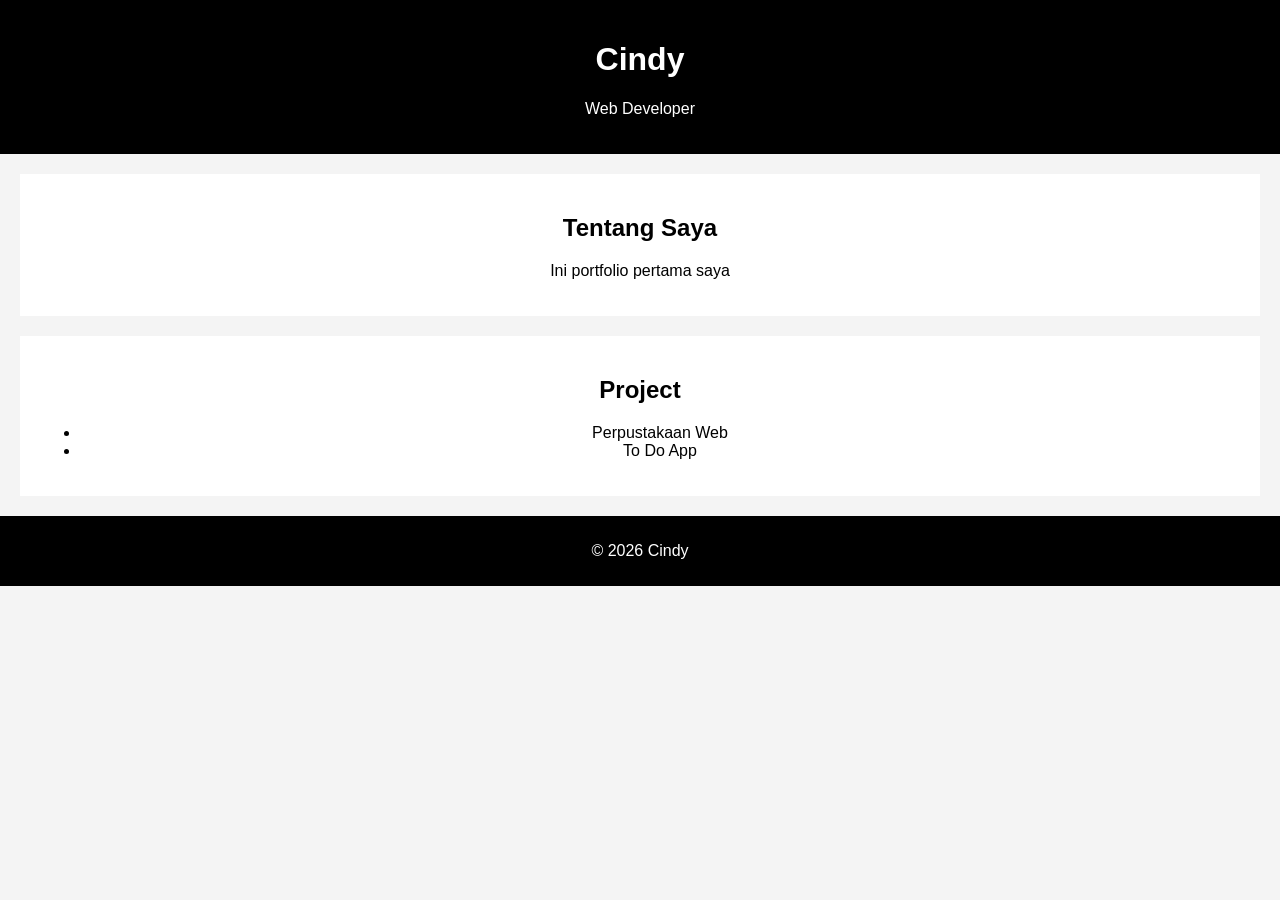
==== index.html @ 5ef59e0d "first portfolio" ====
<!DOCTYPE html>
<html lang="en">

<head>
    <meta charset="UTF-8">
    <meta name="viewport" content="width=device-width, initial-scale=1.0">
    <title>Portfolio Cindy</title>
    <link rel="stylesheet" href="style.css">
</head>

<body>
    <header>
        <h1>Cindy</h1>
        <p>Web Developer</p>
    </header>

    <section>
        <h2>Tentang Saya</h2>
        <p>Ini portfolio pertama saya</p>
    </section>

    <section>
        <h2>Project</h2>
        <ul>
            <li>Perpustakaan Web</li>
            <li>To Do App</li>
        </ul>
    </section>

    <footer>
        <p>© 2026 Cindy</p>
    </footer>

    <script src="script.js"></script>
</body>

</html>
---- style.css ----
body {
  font-family: Arial;
  margin: 0;
  text-align: center;
  background: #f4f4f4;
}

header {
  background: black;
  color: white;
  padding: 20px;
}

section {
  background: white;
  margin: 20px;
  padding: 20px;
}

footer {
  background: black;
  color: white;
  padding: 10px;
}
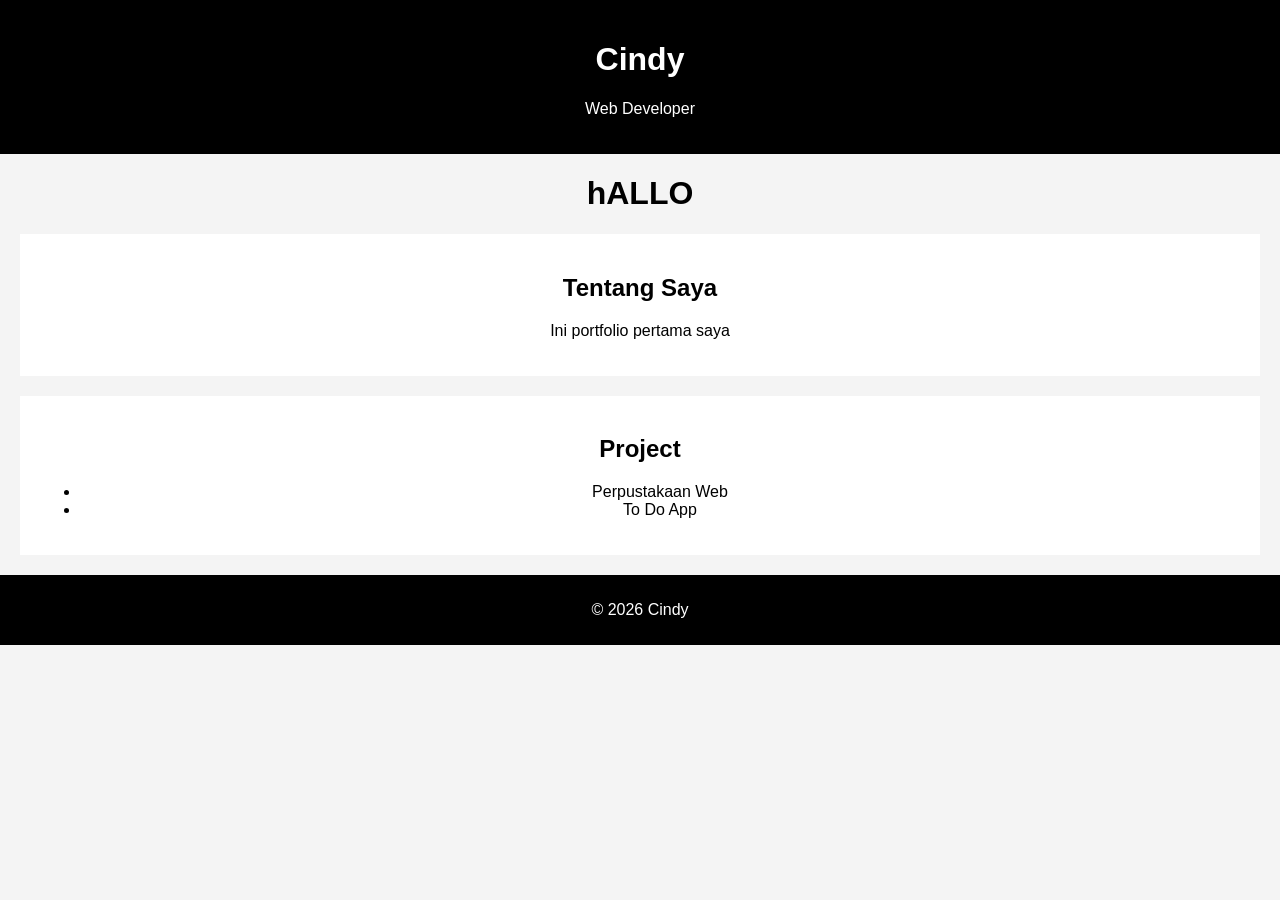
==== commit ea224aa7: "update portfolio" ====
--- a/index.html
+++ b/index.html
@@ -13,6 +13,8 @@
         <h1>Cindy</h1>
         <p>Web Developer</p>
     </header>
+
+    <h1>hALLO</h1>
 
     <section>
         <h2>Tentang Saya</h2>
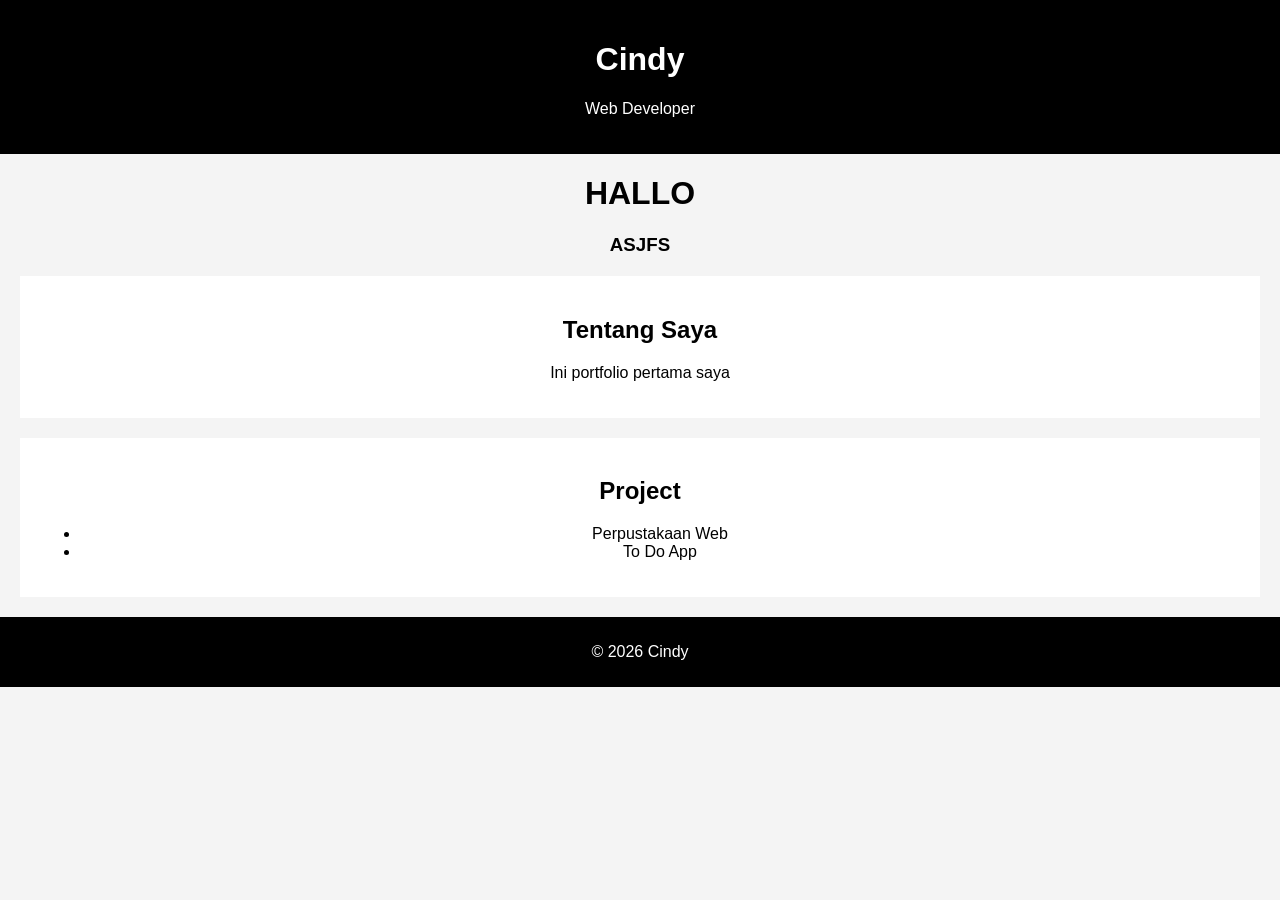
==== commit 75f9ca1a: "update portfolio" ====
--- a/index.html
+++ b/index.html
@@ -14,8 +14,8 @@
         <p>Web Developer</p>
     </header>
 
-    <h1>hALLO</h1>
-
+    <h1>HALLO</h1>
+<H3>ASJFS</H3>
     <section>
         <h2>Tentang Saya</h2>
         <p>Ini portfolio pertama saya</p>
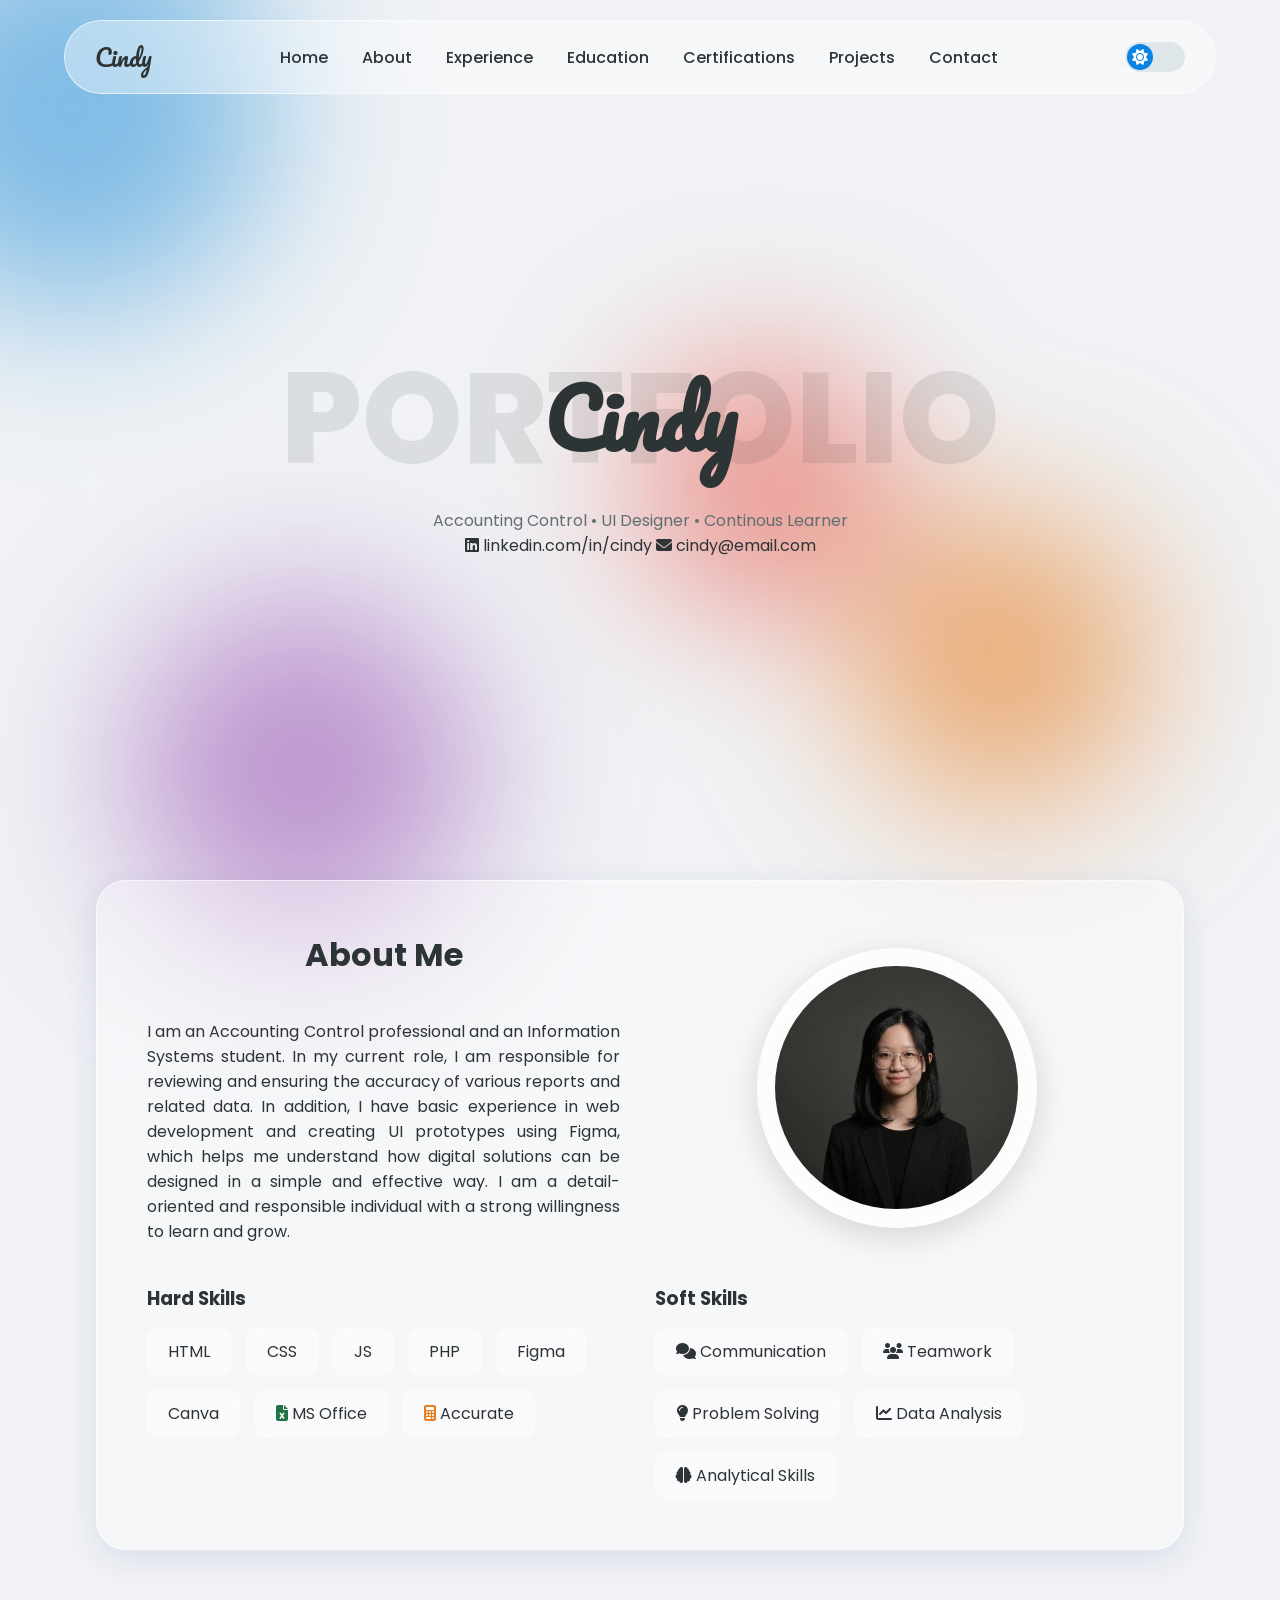
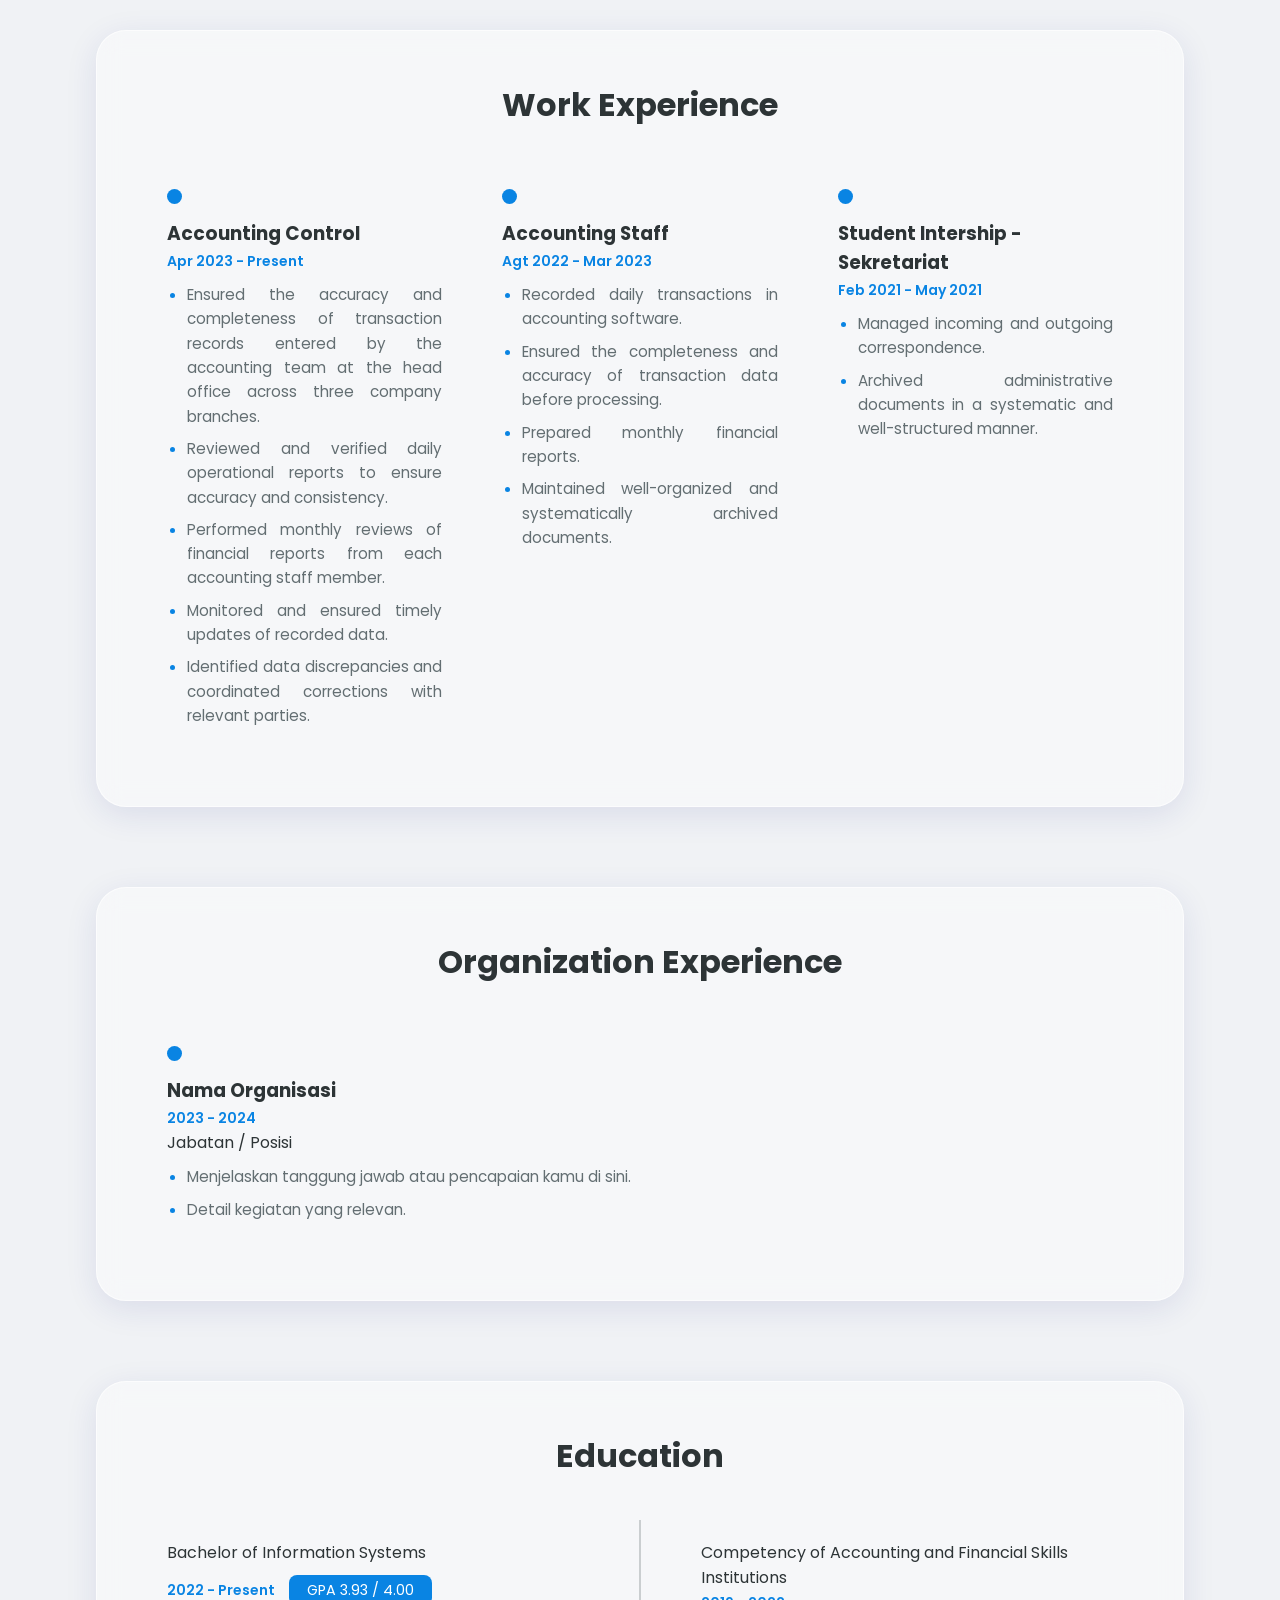
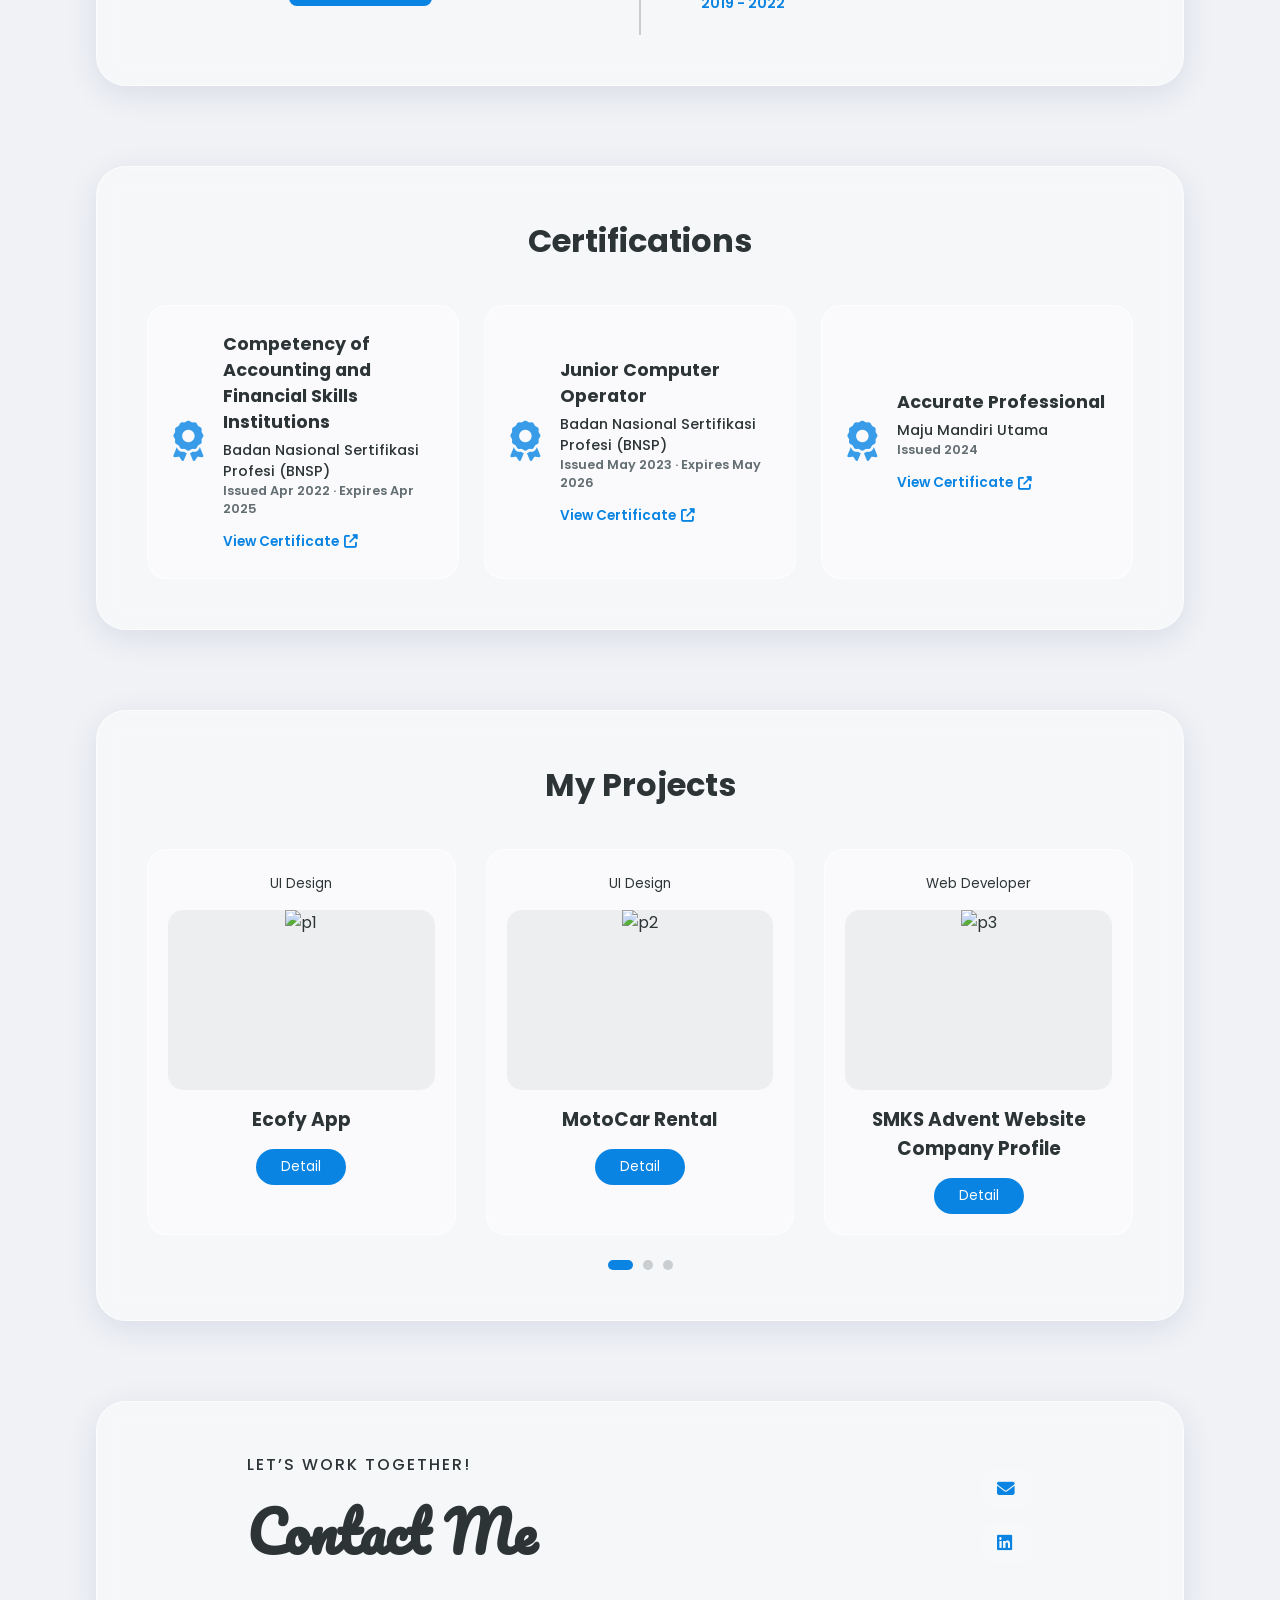
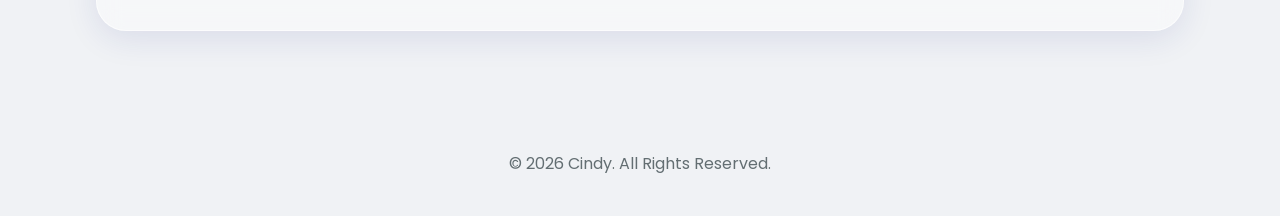
==== commit 7044315f: "update portfolio" ====
--- a/index.html
+++ b/index.html
@@ -1,39 +1,357 @@
 <!DOCTYPE html>
-<html lang="en">
+<html lang="en" data-theme="light">
 
 <head>
     <meta charset="UTF-8">
     <meta name="viewport" content="width=device-width, initial-scale=1.0">
-    <title>Portfolio Cindy</title>
+    <title>Cindy Portfolio</title>
+    <link href="https://fonts.googleapis.com/css2?family=Poppins:wght@300;500;600&family=Pacifico&display=swap"
+        rel="stylesheet">
+    <link rel="stylesheet" href="https://cdnjs.cloudflare.com/ajax/libs/font-awesome/6.5.0/css/all.min.css">
+    <link rel="stylesheet" href="https://cdn.jsdelivr.net/gh/devicons/devicon@latest/devicon.min.css">
     <link rel="stylesheet" href="style.css">
 </head>
 
 <body>
+
+    <!-- Animasi Background Blobs -->
+    <div class="bg-circles">
+        <div class="circle blue"></div>
+        <div class="circle orange"></div>
+        <div class="circle red"></div>
+        <div class="circle purple"></div>
+    </div>
+
     <header>
-        <h1>Cindy</h1>
-        <p>Web Developer</p>
+        <div class="logo" onclick="scrollToTop()">Cindy</div>
+        <div class="hamburger" onclick="toggleMenu()">
+            <i class="fas fa-bars"></i>
+        </div>
+        <nav id="navMenu">
+            <a href="#home">Home</a>
+            <a href="#about">About</a>
+            <a href="#experience">Experience</a>
+            <a href="#education">Education</a>
+            <a href="#certifications">Certifications</a>
+            <a href="#projects">Projects</a>
+            <a href="#contact">Contact</a>
+        </nav>
+        <div class="theme-toggle" onclick="toggleTheme()">
+            <div class="toggle-ball">
+                <i class="fas fa-sun"></i>
+            </div>
+        </div>
     </header>
 
-    <h1>HALLO</h1>
-<H3>ASJFS</H3>
-    <section>
-        <h2>Tentang Saya</h2>
-        <p>Ini portfolio pertama saya</p>
-    </section>
-
-    <section>
-        <h2>Project</h2>
-        <ul>
-            <li>Perpustakaan Web</li>
-            <li>To Do App</li>
-        </ul>
-    </section>
+    <main>
+        <!-- HERO -->
+        <section id="home" class="hero reveal">
+            <div class="hero-content">
+                <h1 class="big-text">Portfolio</h1>
+                <h2 class="overlay-text">Cindy</h2>
+                <p class="tagline">Accounting Control • UI Designer • Continous Learner</p>
+                <div class="hero-info">
+                    <span><i class="fab fa-linkedin"></i> linkedin.com/in/cindy</span>
+                    <span><i class="fas fa-envelope"></i> cindy@email.com</span>
+                </div>
+            </div>
+        </section>
+
+        <!-- ABOUT -->
+        <section id="about" class="glass reveal">
+            <div class="about-wrap">
+                <div class="about-text">
+                    <h2 class="section-title">About Me</h2>
+                    <p>I am an Accounting Control professional and an Information Systems student. In my current role, I
+                        am responsible for reviewing and ensuring the accuracy of various reports and related data. In
+                        addition, I have basic experience in web development and creating UI prototypes using Figma,
+                        which helps me understand how digital solutions can be designed in a simple and effective way. I
+                        am a detail-oriented and responsible individual with a strong willingness to learn and grow.
+                    </p>
+                </div>
+                <div class="about-img-container">
+                    <div class="circle-frame">
+                        <img src="assets/images/foto.png" alt="Profile">
+                    </div>
+                </div>
+            </div>
+
+            <div class="skills-container">
+                <div class="skill-group">
+                    <h3>Hard Skills</h3>
+                    <div class="skill-items">
+                        <div class="skill-card"><i class="devicon-html5-plain colored"></i> HTML</div>
+                        <div class="skill-card"><i class="devicon-css3-plain colored"></i> CSS</div>
+                        <div class="skill-card"><i class="devicon-javascript-plain colored"></i> JS</div>
+                        <div class="skill-card"><i class="devicon-php-plain colored"></i> PHP</div>
+                        <div class="skill-card"><i class="devicon-figma-plain colored"></i> Figma</div>
+                        <div class="skill-card"><i class="devicon-canva-original colored"></i> Canva</div>
+                        <div class="skill-card"><i class="fas fa-file-excel" style="color: #217346;"></i> MS Office
+                        </div>
+                        <div class="skill-card"><i class="fas fa-calculator" style="color: #e67e22;"></i> Accurate</div>
+                    </div>
+                </div>
+                <div class="skill-group">
+                    <h3>Soft Skills</h3>
+                    <div class="skill-items">
+                        <div class="skill-card"><i class="fas fa-comments"></i> Communication</div>
+                        <div class="skill-card"><i class="fas fa-users"></i> Teamwork</div>
+                        <div class="skill-card"><i class="fas fa-lightbulb"></i> Problem Solving</div>
+                        <div class="skill-card"><i class="fas fa-chart-line"></i> Data Analysis</div>
+                        <div class="skill-card"><i class="fas fa-brain"></i> Analytical Skills</div>
+                    </div>
+                </div>
+            </div>
+        </section>
+
+        <!-- EXPERIENCE -->
+        <section id="experience" class="glass reveal">
+            <h2 class="section-title">Work Experience</h2>
+            <div class="experience-grid">
+                <div class="timeline-item">
+                    <div class="dot"></div>
+                    <div class="content">
+                        <h3>Accounting Control</h3>
+                        <span class="year">Apr 2023 - Present</span>
+                        <p></p>
+                        <ul class="work-list">
+                            <li>Ensured the accuracy and completeness of transaction records entered by the accounting
+                                team at the head office across three company branches.</li>
+                            <li>Reviewed and verified daily operational reports to ensure accuracy and consistency.</li>
+                            <li>Performed monthly reviews of financial reports from each accounting staff member.</li>
+                            <li>Monitored and ensured timely updates of recorded data.</li>
+                            <li>Identified data discrepancies and coordinated corrections with relevant parties.</li>
+                        </ul>
+                    </div>
+                </div>
+                <div class="timeline-item">
+                    <div class="dot"></div>
+                    <div class="content">
+                        <h3>Accounting Staff</h3>
+                        <span class="year">Agt 2022 - Mar 2023</span>
+                        <p></p>
+                        <ul class="work-list">
+                            <li>Recorded daily transactions in accounting software.</li>
+                            <li>Ensured the completeness and accuracy of transaction data before processing.</li>
+                            <li>Prepared monthly financial reports.</li>
+                            <li>Maintained well-organized and systematically archived documents.</li>
+                        </ul>
+                    </div>
+                </div>
+                <div class="timeline-item">
+                    <div class="dot"></div>
+                    <div class="content">
+                        <h3>Student Intership - Sekretariat</h3>
+                        <span class="year">Feb 2021 - May 2021</span>
+                        <p></p>
+                        <ul class="work-list">
+                            <li>Managed incoming and outgoing correspondence.</li>
+                            <li>Archived administrative documents in a systematic and well-structured manner.</li>
+                        </ul>
+                    </div>
+                </div>
+            </div>
+        </section>
+
+        <section id="organization" class="glass reveal">
+            <h2 class="section-title">Organization Experience</h2>
+            <div class="experience-grid">
+                <div class="timeline-item">
+                    <div class="dot"></div>
+                    <div class="content">
+                        <h3>Nama Organisasi</h3>
+                        <span class="year">2023 - 2024</span>
+                        <p>Jabatan / Posisi</p>
+                        <ul class="work-list">
+                            <li>Menjelaskan tanggung jawab atau pencapaian kamu di sini.</li>
+                            <li>Detail kegiatan yang relevan.</li>
+                        </ul>
+                    </div>
+                </div>
+            </div>
+        </section>
+
+
+        <!-- EDUCATION -->
+        <section id="education" class="glass reveal">
+            <h2 class="section-title">Education</h2>
+            <div class="edu-split">
+                <div class="edu-box left">
+                    <h3></h3>
+                    <p>Bachelor of Information Systems</p>
+                    <span class="year">2022 - Present</span>
+                    <div class="gpa-badge">GPA 3.93 / 4.00</div>
+                </div>
+                <div class="divider"></div>
+                <div class="edu-box right">
+                    <h3></h3>
+                    <p>Competency of Accounting and Financial Skills Institutions</p>
+                    <span class="year">2019 - 2022</span>
+                </div>
+            </div>
+        </section>
+
+        <!-- CERTIFICATIONS -->
+        <section id="certifications" class="glass reveal">
+            <h2 class="section-title">Certifications</h2>
+
+            <div class="cert-grid">
+                <!-- Sertifikat 1 -->
+                <div class="cert-card">
+                    <div class="cert-icon">
+                        <i class="fas fa-award"></i>
+                    </div>
+                    <div class="cert-info">
+                        <h3>
+                            Competency of Accounting and Financial Skills Institutions</h3>
+                        <p class="issuer">Badan Nasional Sertifikasi Profesi (BNSP)</p>
+                        <p class="year">Issued Apr 2022 · Expires Apr 2025</p>
+                        <button onclick="openCert('assets/images/certifications/bnsp.jpeg')" class="view-link"
+                            style="background:none; border:none; cursor:pointer;">
+                            View Certificate <i class="fas fa-external-link-alt"></i>
+                        </button>
+                    </div>
+                </div>
+
+                <!-- Sertifikat 2 -->
+                <div class="cert-card">
+                    <div class="cert-icon">
+                        <i class="fas fa-award"></i>
+                    </div>
+                    <div class="cert-info">
+                        <h3>Junior Computer Operator</h3>
+                        <p class="issuer">Badan Nasional Sertifikasi Profesi (BNSP)</p>
+                        <p class="year">Issued May 2023 · Expires May 2026</p>
+                        <button onclick="openCert('assets/images/certifications/bnsp2.jpeg')" class="view-link"
+                            style="background:none; border:none; cursor:pointer;">
+                            View Certificate <i class="fas fa-external-link-alt"></i>
+                        </button>
+                    </div>
+                </div>
+
+                <!-- Sertifikat 3 -->
+                <div class="cert-card">
+                    <div class="cert-icon">
+                        <i class="fas fa-award"></i>
+                    </div>
+                    <div class="cert-info">
+                        <h3>Accurate Professional</h3>
+                        <p class="issuer">Maju Mandiri Utama</p>
+                        <p class="year">Issued 2024</p>
+                        <button onclick="openCert('assets/images/certifications/bnsp.jpeg')" class="view-link"
+                            style="background:none; border:none; cursor:pointer;">
+                            View Certificate <i class="fas fa-external-link-alt"></i>
+                        </button>
+                    </div>
+                </div>
+            </div>
+        </section>
+
+        <!-- PROJECTS -->
+        <section id="projects" class="glass reveal">
+            <h2 class="section-title">My Projects</h2>
+            <div class="project-slider-container">
+                <div class="project-scroll" id="projectScroll">
+                    <!-- Project 1 -->
+                    <div class="project-card">
+                        <small>UI Design</small>
+                        <div class="img-box">
+                            <img src="https://images.unsplash.com/photo-1551288049-bebda4e38f71?auto=format&fit=crop&q=80&w=400"
+                                alt="p1">
+                        </div>
+                        <h3>Ecofy App</h3>
+                        <!-- <button class="btn-detail" onclick="showDetail('Fintech App')">Detail</button> -->
+                        <button class="btn-detail"
+                            onclick="location.href='project-detail.html?id=fintech'">Detail</button>
+                    </div>
+                    <!-- Project 2 -->
+                    <div class="project-card">
+                        <small>UI Design</small>
+                        <div class="img-box">
+                            <img src="https://images.unsplash.com/photo-1507238691740-187a5b1d37b8?auto=format&fit=crop&q=80&w=400"
+                                alt="p2">
+                        </div>
+                        <h3>MotoCar Rental</h3>
+                        <button class="btn-detail"
+                            onclick="location.href='project-detail.html?id=ecommerce'">Detail</button>
+                    </div>
+                    <!-- Project 3 -->
+                    <div class="project-card">
+                        <small>Web Developer</small>
+                        <div class="img-box">
+                            <img src="https://images.unsplash.com/photo-1522542550221-31fd19575a2d?auto=format&fit=crop&q=80&w=400"
+                                alt="p3">
+                        </div>
+                        <h3>SMKS Advent Website Company Profile</h3>
+                        <button class="btn-detail"
+                            onclick="location.href='project-detail.html?id=health'">Detail</button>
+                    </div>
+                    <!-- Project 4 -->
+                    <div class="project-card">
+                        <small>Web Developer</small>
+                        <div class="img-box">
+                            <img src="https://images.unsplash.com/photo-1522542550221-31fd19575a2d?auto=format&fit=crop&q=80&w=400"
+                                alt="p3">
+                        </div>
+                        <h3>SMKS Advent Website Company Profile</h3>
+                        <button class="btn-detail"
+                            onclick="location.href='project-detail.html?id=health'">Detail</button>
+                    </div>
+                </div>
+            </div>
+            <div class="dots-container">
+                <span class="dot-ind active"></span>
+                <span class="dot-ind"></span>
+                <span class="dot-ind"></span>
+            </div>
+        </section>
+
+        <!-- CONTACT
+        <section id="contact" class="glass reveal">
+            <div class="contact-wrap">
+                <div class="contact-left">
+                    <p class="small-tag">Let’s work together!</p>
+                    <h2 class="contact-title">Contact Me</h2>
+                </div>
+                <div class="contact-items">
+                    <a href="mailto:email@example.com">Email</a>
+                    <a href="#">LinkedIn</a>
+                    <a href="#">WhatsApp</a>
+                </div>
+            </div>
+        </section> -->
+
+        <!-- CONTACT -->
+        <section id="contact" class="glass reveal">
+            <div class="contact-wrap">
+                <div class="contact-left">
+                    <p class="small-tag">Let’s work together!</p>
+                    <h2 class="contact-title">Contact Me</h2>
+                </div>
+
+                <div class="contact-items">
+                    <a>
+                        <i class="fas fa-envelope"></i> 
+                    </a>
+                    <a href="https://www.linkedin.com/in/cindy26" target="_blank">
+                        <i class="fab fa-linkedin"></i> 
+                    </a>
+                </div>
+            </div>
+        </section>
+    </main>
 
     <footer>
-        <p>© 2026 Cindy</p>
+        <p>© 2026 Cindy. All Rights Reserved.</p>
     </footer>
 
     <script src="script.js"></script>
+
+
+    <div id="certModal" class="cert-modal" onclick="closeModal()">
+        <span class="close-btn">&times;</span>
+        <img class="modal-content" id="imgFull">
+    </div>
 </body>
 
 </html>
--- a/style.css
+++ b/style.css
@@ -1,24 +1,887 @@
+:root {
+    --bg-color: #f0f2f5;
+    --glass-bg: rgba(255, 255, 255, 0.4);
+    --glass-border: rgba(255, 255, 255, 0.6);
+    --text-main: #2d3436;
+    --text-secondary: #636e72;
+    --accent: #0984e3;
+    --card-shadow: 0 8px 32px rgba(31, 38, 135, 0.1);
+}
+
+[data-theme="dark"] {
+    --bg-color: #0f172a;
+    --glass-bg: rgba(15, 23, 42, 0.6);
+    --glass-border: rgba(255, 255, 255, 0.1);
+    --text-main: #f8fafc;
+    --text-secondary: #cbd5e1;
+    --accent: #38bdf8;
+}
+
+* {
+    margin: 0;
+    padding: 0;
+    box-sizing: border-box;
+    font-family: 'Poppins', sans-serif;
+    scroll-behavior: smooth;
+}
+
 body {
-  font-family: Arial;
-  margin: 0;
-  text-align: center;
-  background: #f4f4f4;
-}
-
+    background-color: var(--bg-color);
+    color: var(--text-main);
+    overflow-x: hidden;
+    transition: background 0.5s ease;
+}
+
+/* BACKGROUND BLOBS */
+.bg-circles {
+    position: fixed;
+    top: 0;
+    left: 0;
+    width: 100%;
+    height: 100%;
+    z-index: -1;
+    filter: blur(80px);
+}
+
+.circle {
+    position: absolute;
+    border-radius: 50%;
+    opacity: 0.6;
+    animation: move 20s infinite alternate;
+}
+
+.blue {
+    width: 400px;
+    height: 400px;
+    background: #3498db;
+    top: -10%;
+    left: -10%;
+}
+
+.orange {
+    width: 300px;
+    height: 300px;
+    background: #e67e22;
+    bottom: 10%;
+    right: 10%;
+}
+
+.red {
+    width: 250px;
+    height: 250px;
+    background: #e74c3c;
+    top: 40%;
+    left: 50%;
+}
+
+.purple {
+    width: 350px;
+    height: 350px;
+    background: #9b59b6;
+    bottom: -5%;
+    left: 10%;
+}
+
+@keyframes move {
+    from {
+        transform: translate(0, 0);
+    }
+
+    to {
+        transform: translate(50px, 100px);
+    }
+}
+
+/* NAVBAR */
 header {
-  background: black;
-  color: white;
-  padding: 20px;
-}
-
+    position: fixed;
+    top: 20px;
+    left: 50%;
+    transform: translateX(-50%);
+    width: 90%;
+    padding: 15px 30px;
+    background: var(--glass-bg);
+    backdrop-filter: blur(15px);
+    border: 1px solid var(--glass-border);
+    border-radius: 50px;
+    display: flex;
+    justify-content: space-between;
+    align-items: center;
+    z-index: 1000;
+}
+
+.logo {
+    font-family: 'Pacifico', cursive;
+    font-size: 1.5rem;
+    cursor: pointer;
+}
+
+nav a {
+    text-decoration: none;
+    color: var(--text-main);
+    margin: 0 15px;
+    font-weight: 500;
+    transition: 0.3s;
+}
+
+nav a:hover {
+    color: var(--accent);
+}
+
+/* THEME TOGGLE */
+.theme-toggle {
+    width: 60px;
+    height: 30px;
+    background: #dfe6e9;
+    border-radius: 20px;
+    position: relative;
+    cursor: pointer;
+    transition: 0.3s;
+}
+
+.toggle-ball {
+    width: 26px;
+    height: 26px;
+    background: var(--accent);
+    border-radius: 50%;
+    position: absolute;
+    top: 2px;
+    left: 2px;
+    display: flex;
+    justify-content: center;
+    align-items: center;
+    color: white;
+    transition: 0.5s cubic-bezier(0.68, -0.55, 0.265, 1.55);
+}
+
+[data-theme="dark"] .toggle-ball {
+    transform: translateX(30px);
+}
+
+/* GLASS SECTION */
 section {
-  background: white;
-  margin: 20px;
-  padding: 20px;
-}
-
+    scroll-margin-top: 120px;
+    /* Supaya tidak terpotong navbar */
+    margin: 80px auto;
+    width: 85%;
+}
+
+.glass {
+    background: var(--glass-bg);
+    backdrop-filter: blur(12px);
+    border: 1px solid var(--glass-border);
+    border-radius: 30px;
+    padding: 50px;
+    box-shadow: var(--card-shadow);
+}
+
+.section-title {
+    text-align: center;
+    margin-bottom: 40px;
+    font-size: 2rem;
+}
+
+/* HERO */
+.hero {
+    height: 80vh;
+    display: flex;
+    align-items: center;
+    justify-content: center;
+    /* Menengahkan konten utama */
+    text-align: center;
+    position: relative;
+    /* Menjadi patokan untuk posisi absolute */
+    overflow: hidden;
+}
+
+.big-text {
+    font-size: 8rem;
+    opacity: 0.1;
+    font-weight: 800;
+    text-transform: uppercase;
+
+    /* KUNCI TENGAH HORIZONTAL */
+    position: absolute;
+    left: 50%;
+    transform: translateX(-50%);
+    /* Geser balik 50% lebar dirinya sendiri */
+
+    width: 100%;
+    /* Pastikan lebar full agar kalkulasi center akurat */
+    white-space: nowrap;
+    /* Agar teks tidak turun ke bawah jika layar sempit */
+    pointer-events: none;
+    /* Agar tidak menghalangi klik pada elemen lain */
+    z-index: 0;
+}
+
+.overlay-text {
+    font-family: 'Pacifico', cursive;
+    font-size: 5rem;
+    z-index: 1;
+    /* Pastikan berada di depan big-text */
+    position: relative;
+    margin-top: 25px;
+    animation: floating 3s ease-in-out infinite;
+}
+
+@keyframes floating {
+    0% {
+        transform: translateY(0px);
+    }
+
+    50% {
+        transform: translateY(-15px);
+    }
+
+    100% {
+        transform: translateY(0px);
+    }
+}
+
+.tagline {
+    margin-top: 20px;
+    color: var(--text-secondary);
+}
+
+
+
+/* HAMBURGER STYLING */
+.hamburger {
+    display: none;
+    font-size: 1.5rem;
+    cursor: pointer;
+    color: var(--text-main);
+}
+
+/* FIX SLIDER agar bisa di-swipe di HP */
+.project-slider-container {
+    overflow-x: auto; /* Aktifkan scroll horizontal */
+    scroll-snap-type: x mandatory;
+    scrollbar-width: none; /* Sembunyikan scrollbar Firefox */
+}
+.project-slider-container::-webkit-scrollbar {
+    display: none; /* Sembunyikan scrollbar Chrome/Safari */
+}
+.project-card {
+    scroll-snap-align: start;
+}
+
+/* RESPONSIVE (Update Media Query 768px) */
+@media (max-width: 768px) {
+    .hamburger {
+        display: block;
+        order: 2;
+    }
+    .theme-toggle {
+        order: 3;
+    }
+    .logo {
+        order: 1;
+    }
+header nav {
+        display: none; /* Sembunyi awal */
+        flex-direction: column;
+        position: absolute;
+        top: 80px;
+        left: 50%;
+        transform: translateX(-50%);
+        width: 100%;
+        background: var(--glass-bg); /* Mengikuti variabel utama */
+        backdrop-filter: blur(20px);
+        border-radius: 20px;
+        padding: 20px;
+        border: 1px solid var(--glass-border);
+        text-align: center;
+        z-index: 1001;
+    }
+
+    /* MENU AKTIF (LIGHT MODE) */
+    header nav.active {
+        display: flex !important; 
+        background: rgba(255, 255, 255, 0.8) !important; 
+        backdrop-filter: blur(25px) saturate(180%);
+        -webkit-backdrop-filter: blur(25px) saturate(180%);
+        box-shadow: 0 50vh 0 50vh rgba(0, 0, 0, 0.4);
+    }
+
+    /* MENU AKTIF (DARK MODE) */
+    /* Kita pakai [data-theme="dark"] sesuai dengan variabel :root kamu di atas */
+    [data-theme="dark"] header nav.active {
+        background: rgba(15, 23, 42, 0.9) !important; /* Warna biru gelap pekat */
+        border: 1px solid rgba(255, 255, 255, 0.1);
+        box-shadow: 0 50vh 0 50vh rgba(0, 0, 0, 0.7);
+    }
+
+    /* Supaya teks tetap terbaca terang di dark mode */
+    [data-theme="dark"] header nav.active a {
+        color: #f8fafc;
+    }
+
+    header nav a {
+        margin: 10px 0;
+    }
+    .project-card {
+        min-width: 85%; /* Supaya kartu berikutnya kelihatan sedikit di pinggir */
+    }
+}
+
+
+
+
+
+
+
+
+/* ABOUT */
+.about-wrap {
+    display: flex;
+    align-items: center;
+    gap: 40px;
+    margin-bottom: 40px;
+}
+
+.about-text {
+    flex: 1;
+    text-align: justify;
+}
+
+.about-img-container {
+    flex: 1;
+    display: flex;
+    justify-content: center;
+}
+
+.circle-frame {
+    /* width: 250px;
+    height: 250px;
+    border-radius: 50%;
+    overflow: hidden;
+    border: 5px solid var(--accent); */
+
+    width: 280px;
+    height: 280px;
+    border-radius: 50%;
+    overflow: hidden;
+    /* Ganti border biru dengan glass effect */
+    border: 8px solid rgba(255, 255, 255, 0.2);
+    background: var(--glass-bg);
+    backdrop-filter: blur(10px);
+    box-shadow: 0 8px 32px rgba(0, 0, 0, 0.15);
+    display: flex;
+    align-items: center;
+    justify-content: center;
+}
+
+.circle-frame img {
+    /* width: 100%;
+    height: 100%;
+    object-fit: cover;
+    Biar tidak gepeng */
+
+    width: 92%;
+    /* Memberikan sedikit ruang untuk frame glass */
+    height: 92%;
+    border-radius: 50%;
+    object-fit: cover;
+}
+
+/* SKILLS */
+.skills-container {
+    display: flex;
+    gap: 30px;
+    margin-top: 30px;
+}
+
+.skill-group {
+    flex: 1;
+}
+
+.skill-items {
+    display: flex;
+    flex-wrap: wrap;
+    gap: 15px;
+    margin-top: 15px;
+}
+
+.skill-card {
+    background: var(--glass-bg);
+    padding: 10px 20px;
+    border-radius: 12px;
+    border: 1px solid var(--glass-border);
+    transition: 0.3s;
+    cursor: default;
+}
+
+.skill-card:hover {
+    transform: translateY(-8px);
+    background: var(--glass-border);
+    box-shadow: 0 5px 15px rgba(0, 0, 0, 0.1);
+}
+
+/* EXPERIENCE - Horizontal Grid */
+.experience-grid {
+    display: grid;
+    grid-template-columns: repeat(auto-fit, minmax(250px, 1fr));
+    gap: 20px;
+}
+
+.timeline-item {
+    position: relative;
+    padding: 20px;
+}
+
+.dot {
+    width: 15px;
+    height: 15px;
+    background: var(--accent);
+    border-radius: 50%;
+    margin-bottom: 15px;
+}
+
+.year {
+    font-size: 14px;
+    color: var(--accent);
+    font-weight: 600;
+}
+
+
+/* + */
+/* Styling untuk daftar pekerjaan */
+.work-list {
+    margin-left: 20px;
+    /* Jarak indentasi dari kiri */
+    margin-top: 10px;
+    /* Jarak dari nama PT ke daftar */
+    list-style-type: disc;
+    /* Bentuk bullet (lingkaran) */
+}
+
+.work-list li {
+    text-align: justify;
+    /* Membuat teks rata kanan-kiri */
+    color: var(--text-secondary);
+    /* Warna teks menyesuaikan tema */
+    margin-bottom: 8px;
+    /* Jarak antar poin pekerjaan */
+    line-height: 1.6;
+    /* Jarak antar baris teks agar enak dibaca */
+    font-size: 0.95rem;
+    /* Ukuran font sedikit lebih kecil agar proporsional */
+}
+
+/* Opsional: Warna bullet agar mengikuti warna aksen (biru) */
+.work-list li::marker {
+    color: var(--accent);
+}
+
+
+
+/* EDUCATION */
+.edu-split {
+    display: flex;
+    align-items: stretch;
+    justify-content: space-between;
+}
+
+.edu-box {
+    flex: 1;
+    padding: 20px;
+}
+
+.divider {
+    width: 2px;
+    background: var(--text-secondary);
+    opacity: 0.3;
+    margin: 0 40px;
+}
+
+.gpa-badge {
+    display: inline-block;
+    padding: 5px 18px;
+    background: var(--accent);
+    color: white;
+    border-radius: 8px;
+    margin-top: 10px;
+    margin-left: 10px;
+    font-size: 0.9rem;
+}
+
+
+/* Certifications */
+.cert-grid {
+    display: grid;
+    grid-template-columns: repeat(auto-fit, minmax(300px, 1fr));
+    gap: 25px;
+    margin-top: 30px;
+}
+
+.cert-card {
+    background: var(--glass-bg);
+    border: 1px solid var(--glass-border);
+    border-radius: 20px;
+    padding: 25px;
+    display: flex;
+    align-items: center;
+    gap: 20px;
+    transition: 0.4s cubic-bezier(0.175, 0.885, 0.32, 1.275);
+}
+
+.cert-card:hover {
+    transform: translateY(-10px) scale(1.02);
+    background: rgba(255, 255, 255, 0.15);
+    border-color: var(--accent);
+}
+
+.cert-icon {
+    font-size: 2.5rem;
+    color: var(--accent);
+    opacity: 0.8;
+}
+
+.cert-info h3 {
+    font-size: 1.1rem;
+    margin-bottom: 5px;
+}
+
+.issuer {
+    font-size: 0.9rem;
+    font-weight: 500;
+    color: var(--text-main);
+}
+
+.cert-info .year {
+    font-size: 0.8rem;
+    color: var(--text-secondary);
+    margin-bottom: 10px;
+}
+
+.view-link {
+    font-size: 0.85rem;
+    color: var(--accent);
+    text-decoration: none;
+    font-weight: 600;
+    display: inline-flex;
+    align-items: center;
+    gap: 5px;
+}
+
+.cert-modal {
+    display: none;
+    /* Sembunyi secara default */
+    position: fixed;
+    z-index: 2000;
+    /* Pastikan di atas navbar */
+    left: 0;
+    top: 0;
+    width: 100%;
+    height: 100%;
+    background-color: rgba(0, 0, 0, 0.85);
+    backdrop-filter: blur(8px);
+    /* Efek blur di belakang gambar */
+    justify-content: center;
+    align-items: center;
+    padding: 20px;
+    cursor: zoom-out;
+    /* Klik di mana saja untuk keluar */
+}
+
+.modal-content {
+    max-width: 90%;
+    max-height: 85vh;
+    border-radius: 10px;
+    box-shadow: 0 0 30px rgba(0, 0, 0, 0.5);
+    animation: zoomIn 0.3s ease;
+    cursor: default;
+}
+
+@keyframes zoomIn {
+    from {
+        transform: scale(0.7);
+        opacity: 0;
+    }
+
+    to {
+        transform: scale(1);
+        opacity: 1;
+    }
+}
+
+.close-btn {
+    position: absolute;
+    top: 30px;
+    right: 40px;
+    color: white;
+    font-size: 50px;
+    font-weight: bold;
+    cursor: pointer;
+    transition: 0.3s;
+}
+
+.close-btn:hover {
+    color: var(--accent);
+    transform: rotate(90deg);
+}
+
+/* Responsif untuk HP */
+@media (max-width: 600px) {
+    .cert-card {
+        flex-direction: column;
+        text-align: center;
+    }
+}
+
+
+/* PROJECTS SLIDER */
+.project-slider-container {
+    overflow: hidden;
+}
+
+.project-scroll {
+    display: flex;
+    gap: 30px;
+    transition: transform 0.5s ease;
+}
+
+.project-card {
+    min-width: calc(33.333% - 20px);
+    background: var(--glass-bg);
+    padding: 20px;
+    border-radius: 20px;
+    border: 1px solid var(--glass-border);
+    text-align: center;
+}
+
+.img-box {
+    width: 100%;
+    height: 180px;
+    background: rgba(0, 0, 0, 0.05);
+    border-radius: 15px;
+    margin: 15px 0;
+    overflow: hidden;
+}
+
+.img-box img {
+    width: 100%;
+    height: 100%;
+    object-fit: cover;
+}
+
+.btn-detail {
+    background: var(--accent);
+    color: white;
+    border: none;
+    padding: 8px 25px;
+    border-radius: 20px;
+    cursor: pointer;
+    margin-top: 15px;
+}
+
+.dots-container {
+    display: flex;
+    justify-content: center;
+    gap: 10px;
+    margin-top: 25px;
+}
+
+.dot-ind {
+    width: 10px;
+    height: 10px;
+    background: var(--text-secondary);
+    border-radius: 50%;
+    opacity: 0.3;
+}
+
+.dot-ind.active {
+    opacity: 1;
+    background: var(--accent);
+    width: 25px;
+    border-radius: 10px;
+}
+
+/* CONTACT */
+.contact-wrap {
+    padding: 0 100px;
+    display: flex;
+    justify-content: space-between;
+    align-items: center;
+}
+
+.contact-title {
+    /* font-size: 3rem; */
+
+    font-family: 'Pacifico', cursive;
+    /* Gaya tulisan tangan */
+    font-size: 3.5rem;
+    /* Ukuran besar yang proporsional */
+    color: var(--text-main);
+    margin-top: 10px;
+    animation: floatingSmall 3s ease-in-out infinite;
+    /* Animasi gerak halus */
+    display: inline-block;
+    /* Agar animasi floating bekerja maksimal */
+}
+
+
+/* Animasi floating khusus untuk kontak (lebih halus) */
+@keyframes floatingSmall {
+    0% {
+        transform: translateY(0px);
+    }
+
+    50% {
+        transform: translateY(-8px);
+    }
+
+    100% {
+        transform: translateY(0px);
+    }
+}
+
+/* Penyesuaian teks kecil di atas "Contact Me" */
+.small-tag {
+    font-weight: 500;
+    text-transform: uppercase;
+    letter-spacing: 2px;
+    margin-bottom: -5px;
+}
+
+
+
+/* + */
+.contact-items {
+    display: flex;
+    flex-direction: column;
+    gap: 15px;
+    /* Jarak antar baris kontak */
+}
+
+/* + */
+
+
+
+
+.contact-items a {
+    /* display: block;
+    text-decoration: none;
+    color: var(--text-main);
+    font-size: 1.2rem;
+    margin: 10px 0;
+    text-align: right;
+    transition: 0.3s; */
+
+    text-decoration: none;
+    /* Menghilangkan garis bawah */
+    color: var(--text-main);
+    /* Mengikuti warna tema light/dark */
+    font-size: 1.1rem;
+    display: flex;
+    align-items: center;
+    gap: 12px;
+    /* Jarak antara icon dan teks */
+    transition: all 0.3s ease;
+    padding: 10px 15px;
+    border-radius: 12px;
+    background: rgba(255, 255, 255, 0.05);
+    /* Sedikit highlight transparan */
+    border: 1px solid transparent;
+
+}
+
+.contact-items a:hover {
+    /* color: var(--accent);
+    padding-right: 10px; */
+
+    color: var(--accent);
+    /* Berubah warna sesuai aksen */
+    background: var(--glass-bg);
+    /* Muncul efek glass saat hover */
+    border: 1px solid var(--glass-border);
+    transform: translateX(10px);
+    /* Geser sedikit ke kanan */
+}
+
+/* + Warna icon khusus */
+.contact-items a i {
+    width: 20px;
+    color: var(--accent);
+}
+
+
+
+
+
+/* FOOTER */
 footer {
-  background: black;
-  color: white;
-  padding: 10px;
+    text-align: center;
+    padding: 40px;
+    color: var(--text-secondary);
+}
+
+/* RESPONSIVE */
+@media (max-width: 768px) {
+    header nav {
+        display: none;
+    }
+
+    /* Mobile bisa pakai Hamburger menu nanti */
+    .about-wrap,
+    .edu-split {
+        flex-direction: column;
+        text-align: center;
+    }
+
+    .divider {
+        height: 2px;
+        width: 80%;
+        margin: 20px auto;
+    }
+
+    .project-card {
+        min-width: 100%;
+    }
+
+    .contact-items a {
+        text-align: center;
+    }
+
+    .big-text {
+        font-size: 4rem;
+    }
+
+    .overlay-text {
+        font-size: 3rem;
+    }
+
+    /* + */
+    .contact-wrap {
+        flex-direction: column;
+        text-align: center;
+        gap: 30px;
+    }
+
+    .contact-items {
+        align-items: center;
+        /* Teks kontak ke tengah di HP */
+    }
+
+    .contact-items a:hover {
+        transform: translateY(-5px);
+        /* Di HP geser ke atas saja */
+    }
+
+
+
+}
+
+/* REVEAL ANIMATION */
+.reveal {
+    opacity: 0;
+    transform: translateY(30px);
+    transition: all 0.8s ease-out;
+}
+
+.reveal.active {
+    opacity: 1;
+    transform: translateY(0);
 }
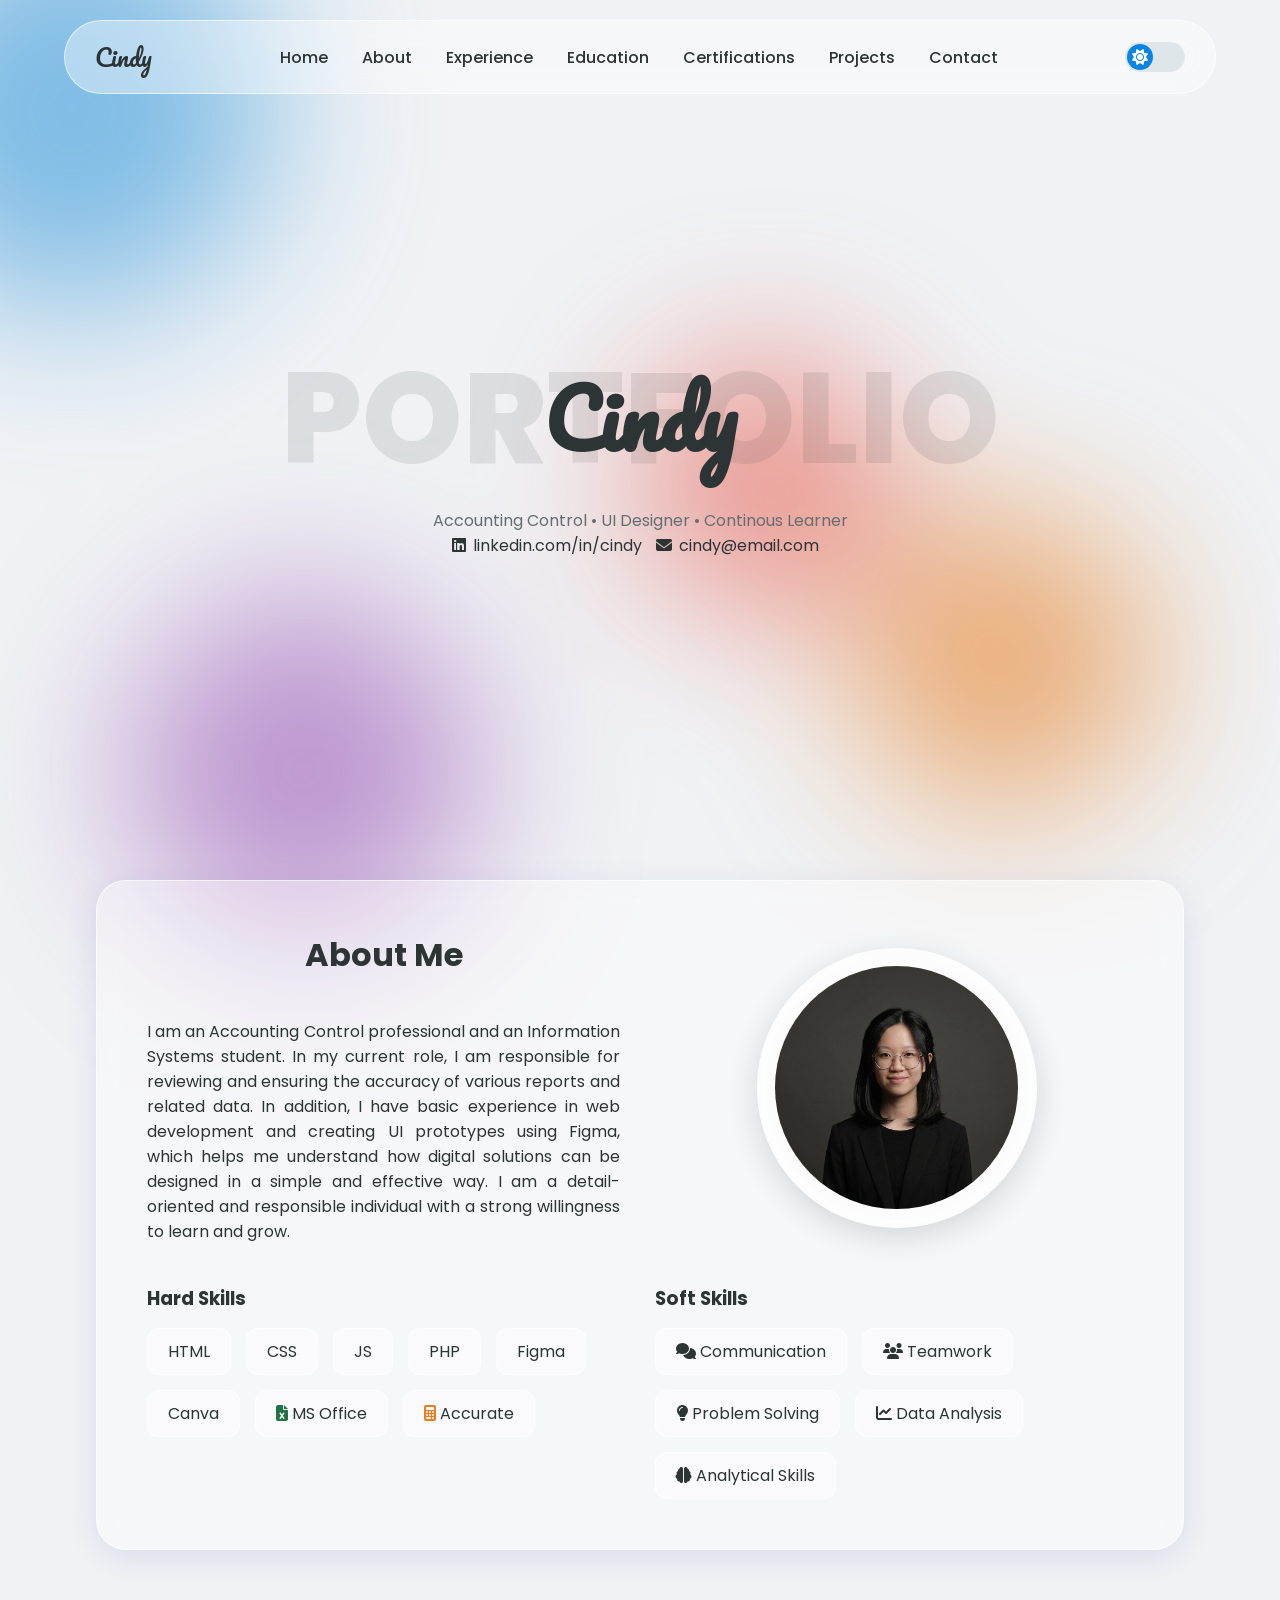
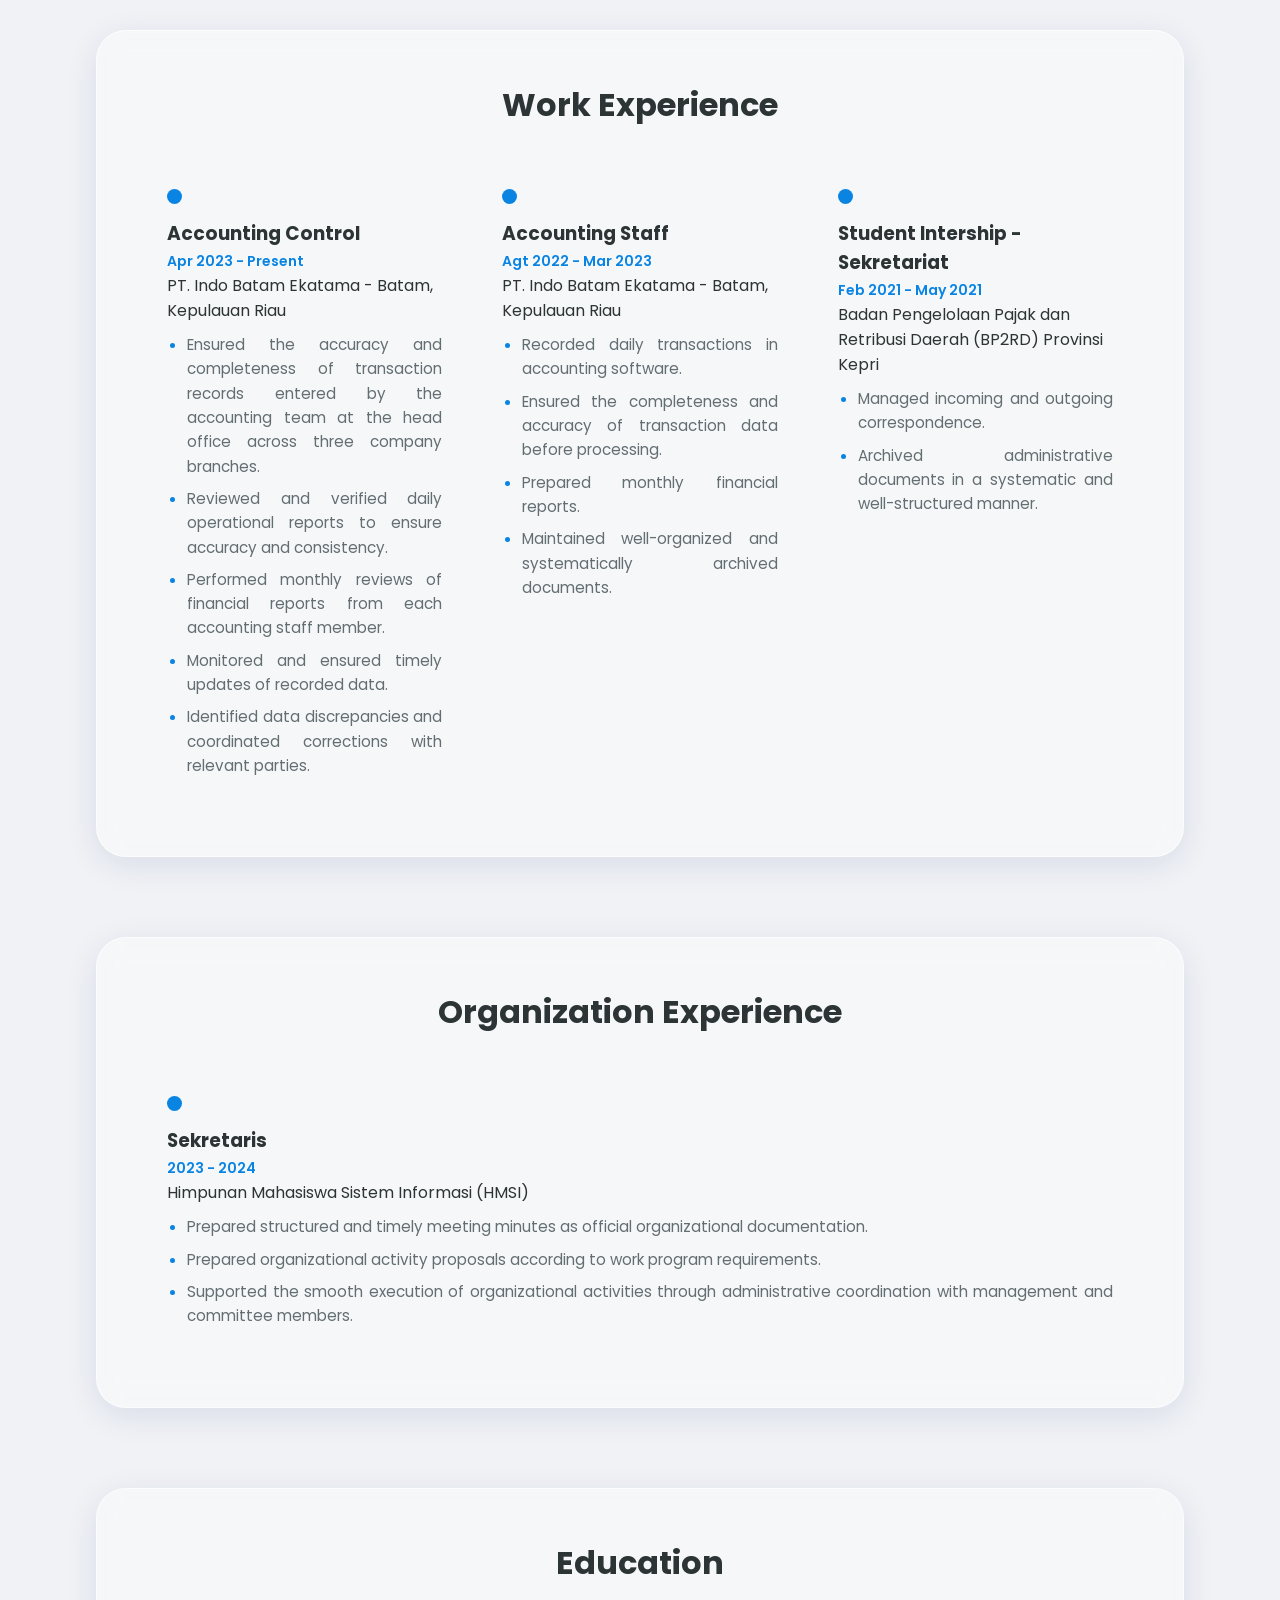
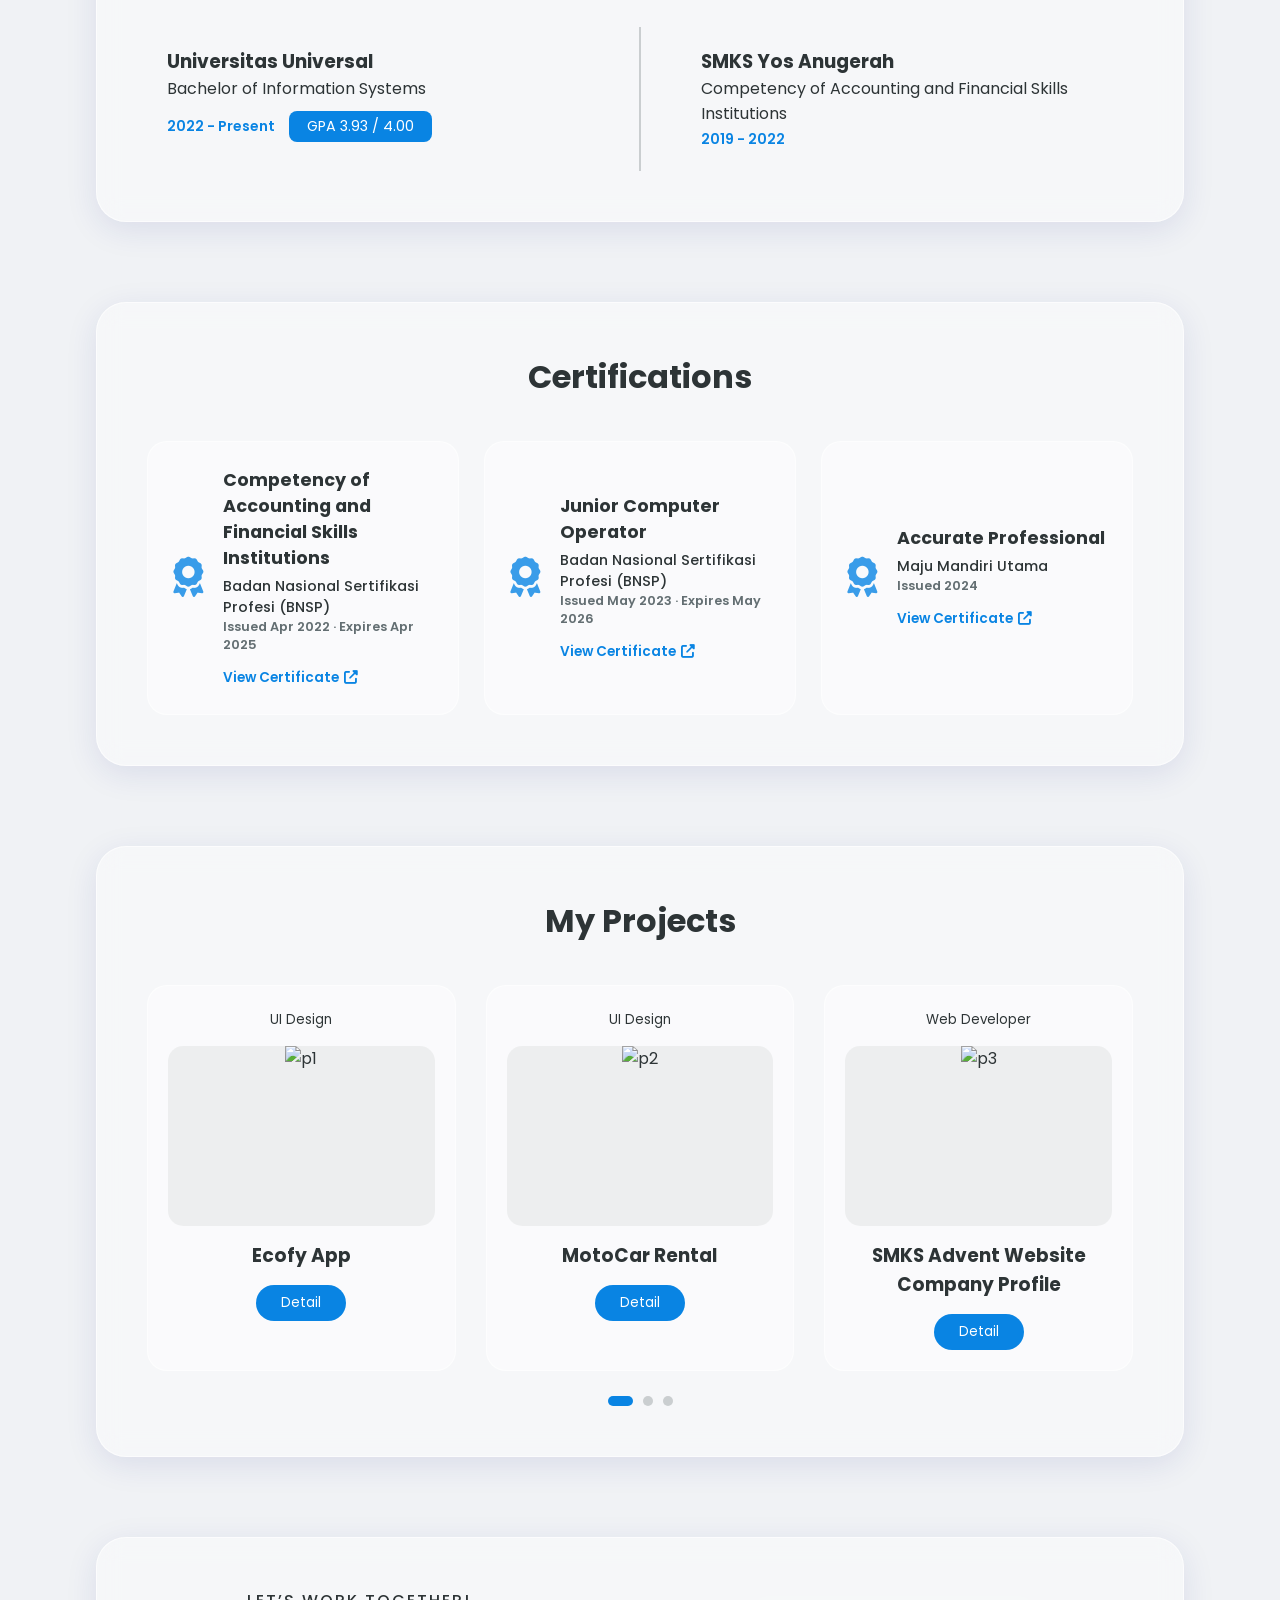
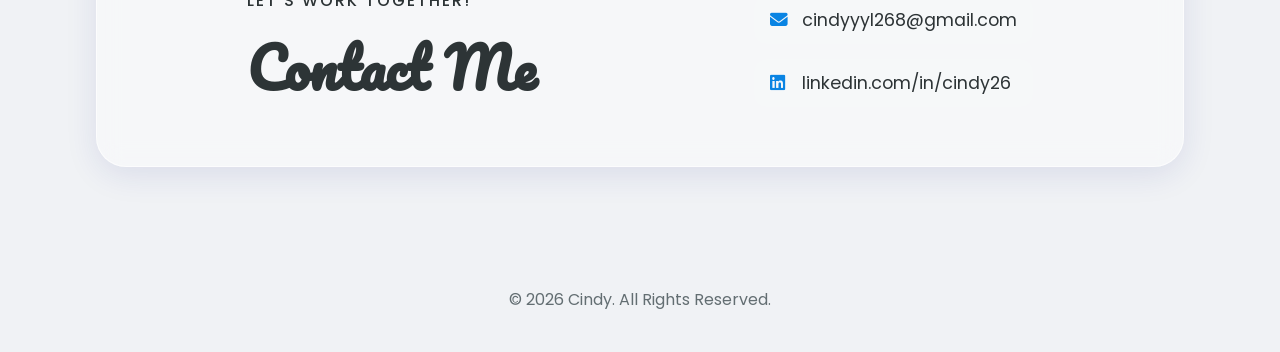
==== commit 809f0898: "update portfolio" ====
--- a/index.html
+++ b/index.html
@@ -113,7 +113,7 @@
                     <div class="content">
                         <h3>Accounting Control</h3>
                         <span class="year">Apr 2023 - Present</span>
-                        <p></p>
+                        <p>PT. Indo Batam Ekatama - Batam, Kepulauan Riau</p>
                         <ul class="work-list">
                             <li>Ensured the accuracy and completeness of transaction records entered by the accounting
                                 team at the head office across three company branches.</li>
@@ -129,7 +129,7 @@
                     <div class="content">
                         <h3>Accounting Staff</h3>
                         <span class="year">Agt 2022 - Mar 2023</span>
-                        <p></p>
+                        <p>PT. Indo Batam Ekatama - Batam, Kepulauan Riau</p>
                         <ul class="work-list">
                             <li>Recorded daily transactions in accounting software.</li>
                             <li>Ensured the completeness and accuracy of transaction data before processing.</li>
@@ -143,7 +143,7 @@
                     <div class="content">
                         <h3>Student Intership - Sekretariat</h3>
                         <span class="year">Feb 2021 - May 2021</span>
-                        <p></p>
+                        <p>Badan Pengelolaan Pajak dan Retribusi Daerah (BP2RD) Provinsi Kepri</p>
                         <ul class="work-list">
                             <li>Managed incoming and outgoing correspondence.</li>
                             <li>Archived administrative documents in a systematic and well-structured manner.</li>
@@ -159,12 +159,13 @@
                 <div class="timeline-item">
                     <div class="dot"></div>
                     <div class="content">
-                        <h3>Nama Organisasi</h3>
+                        <h3>Sekretaris</h3>
                         <span class="year">2023 - 2024</span>
-                        <p>Jabatan / Posisi</p>
+                        <p>Himpunan Mahasiswa Sistem Informasi (HMSI)</p>
                         <ul class="work-list">
-                            <li>Menjelaskan tanggung jawab atau pencapaian kamu di sini.</li>
-                            <li>Detail kegiatan yang relevan.</li>
+                            <li>Prepared structured and timely meeting minutes as official organizational documentation.</li>
+                            <li>Prepared organizational activity proposals according to work program requirements.</li>
+                            <li>Supported the smooth execution of organizational activities through administrative coordination with management and committee members.</li>
                         </ul>
                     </div>
                 </div>
@@ -177,14 +178,14 @@
             <h2 class="section-title">Education</h2>
             <div class="edu-split">
                 <div class="edu-box left">
-                    <h3></h3>
+                    <h3>Universitas Universal</h3>
                     <p>Bachelor of Information Systems</p>
                     <span class="year">2022 - Present</span>
                     <div class="gpa-badge">GPA 3.93 / 4.00</div>
                 </div>
                 <div class="divider"></div>
                 <div class="edu-box right">
-                    <h3></h3>
+                    <h3>SMKS Yos Anugerah</h3>
                     <p>Competency of Accounting and Financial Skills Institutions</p>
                     <span class="year">2019 - 2022</span>
                 </div>
@@ -331,10 +332,10 @@
 
                 <div class="contact-items">
                     <a>
-                        <i class="fas fa-envelope"></i> 
+                        <i class="fas fa-envelope"></i> cindyyyl268@gmail.com
                     </a>
                     <a href="https://www.linkedin.com/in/cindy26" target="_blank">
-                        <i class="fab fa-linkedin"></i> 
+                        <i class="fab fa-linkedin"></i> linkedin.com/in/cindy26
                     </a>
                 </div>
             </div>
--- a/style.css
+++ b/style.css
@@ -194,6 +194,14 @@
     overflow: hidden;
 }
 
+.hero-info span {
+    margin-right: 10px;
+}
+
+.hero-info span i {
+    margin-right: 3px;
+}
+
 .big-text {
     font-size: 8rem;
     opacity: 0.1;
@@ -256,76 +264,21 @@
 
 /* FIX SLIDER agar bisa di-swipe di HP */
 .project-slider-container {
-    overflow-x: auto; /* Aktifkan scroll horizontal */
+    overflow-x: auto;
+    /* Aktifkan scroll horizontal */
     scroll-snap-type: x mandatory;
-    scrollbar-width: none; /* Sembunyikan scrollbar Firefox */
-}
+    scrollbar-width: none;
+    /* Sembunyikan scrollbar Firefox */
+}
+
 .project-slider-container::-webkit-scrollbar {
-    display: none; /* Sembunyikan scrollbar Chrome/Safari */
-}
+    display: none;
+    /* Sembunyikan scrollbar Chrome/Safari */
+}
+
 .project-card {
     scroll-snap-align: start;
 }
-
-/* RESPONSIVE (Update Media Query 768px) */
-@media (max-width: 768px) {
-    .hamburger {
-        display: block;
-        order: 2;
-    }
-    .theme-toggle {
-        order: 3;
-    }
-    .logo {
-        order: 1;
-    }
-header nav {
-        display: none; /* Sembunyi awal */
-        flex-direction: column;
-        position: absolute;
-        top: 80px;
-        left: 50%;
-        transform: translateX(-50%);
-        width: 100%;
-        background: var(--glass-bg); /* Mengikuti variabel utama */
-        backdrop-filter: blur(20px);
-        border-radius: 20px;
-        padding: 20px;
-        border: 1px solid var(--glass-border);
-        text-align: center;
-        z-index: 1001;
-    }
-
-    /* MENU AKTIF (LIGHT MODE) */
-    header nav.active {
-        display: flex !important; 
-        background: rgba(255, 255, 255, 0.8) !important; 
-        backdrop-filter: blur(25px) saturate(180%);
-        -webkit-backdrop-filter: blur(25px) saturate(180%);
-        box-shadow: 0 50vh 0 50vh rgba(0, 0, 0, 0.4);
-    }
-
-    /* MENU AKTIF (DARK MODE) */
-    /* Kita pakai [data-theme="dark"] sesuai dengan variabel :root kamu di atas */
-    [data-theme="dark"] header nav.active {
-        background: rgba(15, 23, 42, 0.9) !important; /* Warna biru gelap pekat */
-        border: 1px solid rgba(255, 255, 255, 0.1);
-        box-shadow: 0 50vh 0 50vh rgba(0, 0, 0, 0.7);
-    }
-
-    /* Supaya teks tetap terbaca terang di dark mode */
-    [data-theme="dark"] header nav.active a {
-        color: #f8fafc;
-    }
-
-    header nav a {
-        margin: 10px 0;
-    }
-    .project-card {
-        min-width: 85%; /* Supaya kartu berikutnya kelihatan sedikit di pinggir */
-    }
-}
-
 
 
 
@@ -623,18 +576,16 @@
     transform: rotate(90deg);
 }
 
-/* Responsif untuk HP */
-@media (max-width: 600px) {
-    .cert-card {
-        flex-direction: column;
-        text-align: center;
-    }
-}
 
 
 /* PROJECTS SLIDER */
 .project-slider-container {
-    overflow: hidden;
+    overflow-x: auto !important;
+    /* Paksa aktifkan scroll horizontal */
+    -webkit-overflow-scrolling: touch;
+    /* Biar smooth di iPhone */
+    display: block;
+    width: 100%;
 }
 
 .project-scroll {
@@ -819,60 +770,6 @@
 }
 
 /* RESPONSIVE */
-@media (max-width: 768px) {
-    header nav {
-        display: none;
-    }
-
-    /* Mobile bisa pakai Hamburger menu nanti */
-    .about-wrap,
-    .edu-split {
-        flex-direction: column;
-        text-align: center;
-    }
-
-    .divider {
-        height: 2px;
-        width: 80%;
-        margin: 20px auto;
-    }
-
-    .project-card {
-        min-width: 100%;
-    }
-
-    .contact-items a {
-        text-align: center;
-    }
-
-    .big-text {
-        font-size: 4rem;
-    }
-
-    .overlay-text {
-        font-size: 3rem;
-    }
-
-    /* + */
-    .contact-wrap {
-        flex-direction: column;
-        text-align: center;
-        gap: 30px;
-    }
-
-    .contact-items {
-        align-items: center;
-        /* Teks kontak ke tengah di HP */
-    }
-
-    .contact-items a:hover {
-        transform: translateY(-5px);
-        /* Di HP geser ke atas saja */
-    }
-
-
-
-}
 
 /* REVEAL ANIMATION */
 .reveal {
@@ -884,4 +781,173 @@
 .reveal.active {
     opacity: 1;
     transform: translateY(0);
+}
+
+
+@media (max-width: 600px) {
+
+    .logo {
+        order: 1;
+    }
+
+    .hamburger {
+        display: block;
+        order: 2;
+    }
+
+    .theme-toggle {
+        order: 3;
+    }
+
+    header nav {
+        display: none;
+        /* Sembunyi awal */
+        flex-direction: column;
+        position: absolute;
+        top: 80px;
+        left: 50%;
+        transform: translateX(-50%);
+        width: 100%;
+        background: var(--glass-bg);
+        /* Mengikuti variabel utama */
+        backdrop-filter: blur(20px);
+        border-radius: 20px;
+        padding: 20px;
+        border: 1px solid var(--glass-border);
+        text-align: center;
+        z-index: 1001;
+    }
+
+    /* MENU AKTIF (LIGHT MODE) */
+    header nav.active {
+        display: flex !important;
+        background: rgba(255, 255, 255, 0.8) !important;
+        backdrop-filter: blur(25px) saturate(180%);
+        -webkit-backdrop-filter: blur(25px) saturate(180%);
+        box-shadow: 0 50vh 0 50vh rgba(0, 0, 0, 0.4);
+    }
+
+    /* MENU AKTIF (DARK MODE) */
+    [data-theme="dark"] header nav.active {
+        background: rgba(15, 23, 42, 0.9) !important;
+        /* Warna biru gelap pekat */
+        border: 1px solid rgba(255, 255, 255, 0.1);
+        box-shadow: 0 50vh 0 50vh rgba(0, 0, 0, 0.7);
+    }
+
+    [data-theme="dark"] header nav.active a {
+        color: #f8fafc;
+    }
+
+    header nav a {
+        margin: 10px 0;
+    }
+
+    .hero-info span {
+        margin-top: 8px;
+        display: flex;
+        align-items: center;
+        justify-content: center;
+        /* Menengahkan konten utama */
+        text-align: center;
+    }
+
+    .big-text {
+        font-size: 2.5rem;
+        /* Lebih kecil dari 3rem agar aman */
+        letter-spacing: 2px;
+    }
+
+    .overlay-text {
+        font-size: 2.2rem;
+    }
+
+
+    .about-wrap,
+    .edu-split {
+        flex-direction: column;
+        text-align: center;
+    }
+
+    .divider {
+        height: 2px;
+        width: 80%;
+        margin: 20px auto;
+    }
+
+
+    .skills-container {
+        flex-direction: column;
+        gap: 20px;
+    }
+
+    .skill-items {
+        justify-content: center;
+    }
+
+    .skill-card {
+        padding: 8px 15px;
+        font-size: 0.9rem;
+    }
+
+    .cert-grid {
+        grid-template-columns: 1fr;
+        gap: 15px;
+    }
+
+    .cert-card {
+        flex-direction: column;
+        text-align: center;
+        padding: 15px;
+        width: 100%;
+        /* Pastikan tidak lebih lebar dari layar */
+    }
+
+    .cert-info h3 {
+        font-size: 1rem;
+        /* Kecilkan sedikit judul sertifikat */
+    }
+
+
+
+    .project-card {
+        min-width: 100%;
+    }
+
+    .project-card h3 {
+        font-size: 1rem;
+    }
+
+    .project-scroll {
+        padding: 10px 0;
+    }
+
+
+    .contact-title {
+        margin-top: 15px;
+        font-size: 2.5rem;
+    }
+
+    .contact-items {
+        text-align: center;
+    }
+
+    .contact-wrap {
+        flex-direction: column;
+        text-align: center;
+        gap: 30px;
+    }
+
+    .contact-items {
+        align-items: center;
+    }
+
+    .contact-items a {
+        text-align: center;
+    }
+
+    .contact-items a:hover {
+        transform: translateY(-5px);
+        /* Di HP geser ke atas saja */
+    }
 }
